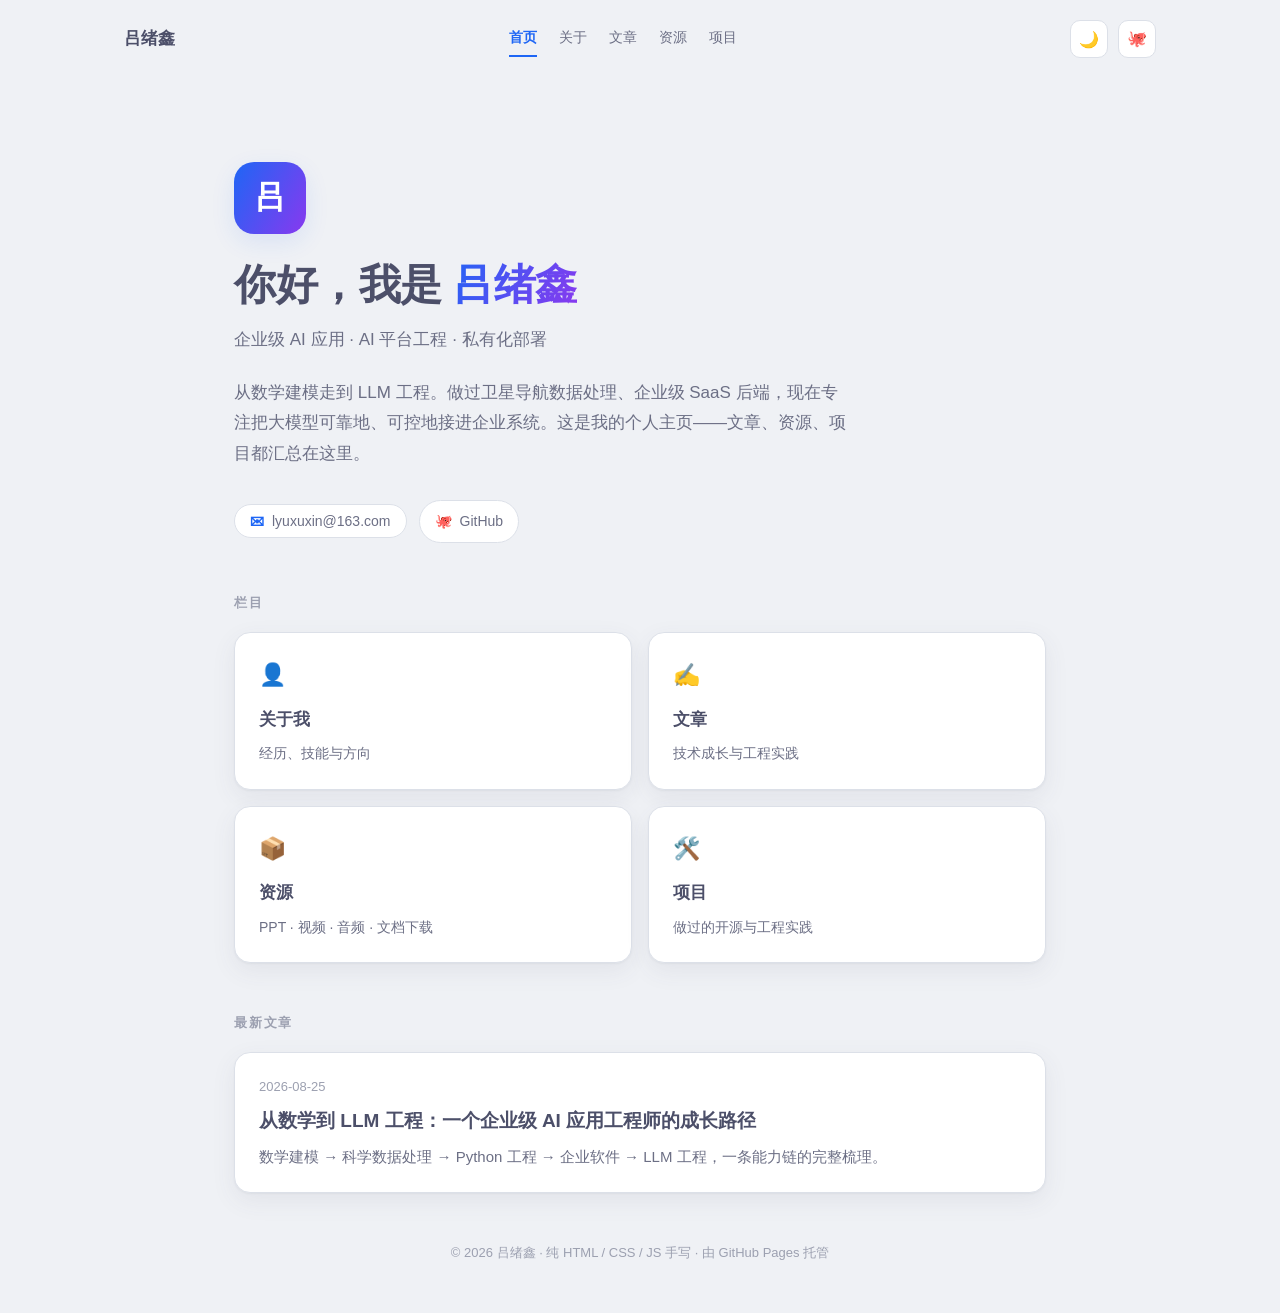
==== index.html @ 561d58b0 "feat: 个人网站完整版 — 首页 / 关于 / 文章 / 资源 / 项目" ====
<!DOCTYPE html>
<html lang="zh-CN">
<head>
  <meta charset="UTF-8">
  <meta name="viewport" content="width=device-width, initial-scale=1.0">
  <meta name="description" content="吕绪鑫的个人网站 — 企业级 AI 应用 / AI 平台工程 / 私有化部署">
  <title>吕绪鑫 · 个人网站</title>
  <link rel="stylesheet" href="/assets/style.css">
  <link rel="icon" href="data:image/svg+xml,<svg xmlns='http://www.w3.org/2000/svg' viewBox='0 0 100 100'><text y='.9em' font-size='90'>🛠️</text></svg>">
</head>
<body>
  <div id="progress"></div>

  <nav class="site-nav">
    <a class="brand" href="/">吕绪鑫</a>
    <div class="nav-links">
      <a href="/" class="active">首页</a>
      <a href="/about.html">关于</a>
      <a href="/posts/">文章</a>
      <a href="/resources/">资源</a>
      <a href="/projects/">项目</a>
    </div>
    <div class="nav-right">
      <button id="theme-toggle" class="icon-btn" aria-label="切换明暗主题">🌙</button>
      <a class="icon-btn" href="https://github.com/xuxin123456" target="_blank" rel="noopener" aria-label="GitHub">🐙</a>
    </div>
  </nav>

  <main class="container">
    <section class="hero">
      <div class="avatar animate">吕</div>
      <h1 class="animate delay-1">你好，我是<span class="grad"> 吕绪鑫</span></h1>
      <p class="tagline animate delay-2">企业级 AI 应用 · AI 平台工程 · 私有化部署</p>
      <p class="bio animate delay-2">
        从数学建模走到 LLM 工程。做过卫星导航数据处理、企业级 SaaS 后端，现在专注把大模型可靠地、可控地接进企业系统。这是我的个人主页——文章、资源、项目都汇总在这里。
      </p>
      <div class="contacts animate delay-3">
        <button id="copy-email" class="chip" data-email="lyuxuxin@163.com" title="点击复制邮箱">
          <span class="dot">✉</span><span class="email-text">lyuxuxin@163.com</span>
        </button>
        <a class="chip" href="https://github.com/xuxin123456" target="_blank" rel="noopener">
          <span class="dot">🐙</span> GitHub
        </a>
      </div>
    </section>

    <section>
      <p class="section-title">栏目</p>
      <div class="section-grid animate">
        <a class="entry-card" href="/about.html">
          <div class="ico">👤</div>
          <h3>关于我</h3>
          <p>经历、技能与方向</p>
        </a>
        <a class="entry-card" href="/posts/">
          <div class="ico">✍️</div>
          <h3>文章</h3>
          <p>技术成长与工程实践</p>
        </a>
        <a class="entry-card" href="/resources/">
          <div class="ico">📦</div>
          <h3>资源</h3>
          <p>PPT · 视频 · 音频 · 文档下载</p>
        </a>
        <a class="entry-card" href="/projects/">
          <div class="ico">🛠️</div>
          <h3>项目</h3>
          <p>做过的开源与工程实践</p>
        </a>
      </div>
    </section>

    <section>
      <p class="section-title">最新文章</p>
      <a class="post-card animate" href="/posts/2026-08-25-from-math-to-llm-engineering.html">
        <div class="date">2026-08-25</div>
        <h2>从数学到 LLM 工程：一个企业级 AI 应用工程师的成长路径</h2>
        <p>数学建模 → 科学数据处理 → Python 工程 → 企业软件 → LLM 工程，一条能力链的完整梳理。</p>
      </a>
    </section>
  </main>

  <footer>
    © 2026 吕绪鑫 · 纯 HTML / CSS / JS 手写 · 由 GitHub Pages 托管
  </footer>

  <script src="/assets/main.js"></script>
</body>
</html>
---- assets/style.css ----
/* ==========================================================================
   吕绪鑫 · 个人网站 — Catppuccin 风格
   纯 CSS，无外部依赖；明暗主题由 [data-theme] + prefers-color-scheme 控制
   ========================================================================== */

:root {
  /* Latte（浅色） */
  --bg: #eff1f5;
  --bg-soft: #e6e9ef;
  --surface: #ffffff;
  --surface-1: #f4f6fa;
  --text: #4c4f69;
  --text-soft: #6c6f85;
  --text-faint: #9ca0b0;
  --accent: #1e66f5;
  --accent-2: #8839ef;
  --accent-soft: rgba(30, 102, 245, 0.10);
  --border: #dce0e8;
  --code-bg: #e6e9ef;
  --code-text: #d20f39;
  --shadow: 0 1px 2px rgba(76, 79, 105, 0.06), 0 8px 24px rgba(76, 79, 105, 0.08);
  --grad: linear-gradient(120deg, var(--accent), var(--accent-2));
  --selection: rgba(30, 102, 245, 0.18);
}

[data-theme="dark"] {
  /* Mocha（深色） */
  --bg: #1e1e2e;
  --bg-soft: #181825;
  --surface: #242438;
  --surface-1: #2a2a40;
  --text: #cdd6f4;
  --text-soft: #a6adc8;
  --text-faint: #7f849c;
  --accent: #89b4fa;
  --accent-2: #cba6f7;
  --accent-soft: rgba(137, 180, 250, 0.12);
  --border: #313244;
  --code-bg: #313244;
  --code-text: #f38ba8;
  --shadow: 0 1px 2px rgba(0, 0, 0, 0.3), 0 8px 24px rgba(0, 0, 0, 0.35);
  --grad: linear-gradient(120deg, var(--accent), var(--accent-2));
  --selection: rgba(137, 180, 250, 0.25);
}

* { box-sizing: border-box; }

html {
  scroll-behavior: smooth;
  -webkit-text-size-adjust: 100%;
}

body {
  margin: 0;
  background: var(--bg);
  color: var(--text);
  font-family: -apple-system, BlinkMacSystemFont, "PingFang SC", "Hiragino Sans GB",
    "Microsoft YaHei", "Noto Sans CJK SC", "Source Han Sans SC", sans-serif;
  font-size: 17px;
  line-height: 1.8;
  transition: background 0.25s ease, color 0.25s ease;
}

::selection { background: var(--selection); }

a { color: var(--accent); text-decoration: none; transition: opacity 0.15s ease; }
a:hover { opacity: 0.78; }

.container { max-width: 860px; margin: 0 auto; padding: 0 24px; }
.container-wide { max-width: 980px; margin: 0 auto; padding: 0 24px; }

/* ---------- 阅读进度条 ---------- */
#progress {
  position: fixed; top: 0; left: 0; height: 3px; width: 0;
  background: var(--grad); z-index: 100; transition: width 0.1s linear;
}

/* ---------- 顶部导航 ---------- */
.site-nav {
  display: flex; align-items: center; justify-content: space-between;
  padding: 20px 24px; max-width: 1080px; margin: 0 auto; gap: 16px;
  flex-wrap: wrap;
}
.site-nav .brand {
  font-weight: 700; font-size: 17px; letter-spacing: 0.01em; color: var(--text);
}
.site-nav .brand:hover { opacity: 1; color: var(--accent); }
.nav-links { display: flex; align-items: center; gap: 22px; margin: 0 auto; }
.nav-links a {
  color: var(--text-soft); font-size: 14px; padding: 4px 0;
  border-bottom: 2px solid transparent; transition: color 0.15s, border-color 0.15s;
}
.nav-links a:hover { opacity: 1; color: var(--text); }
.nav-links a.active { color: var(--accent); border-bottom-color: var(--accent); font-weight: 600; }
.nav-right { display: flex; align-items: center; gap: 10px; }

.icon-btn {
  border: 1px solid var(--border); background: var(--surface); color: var(--text);
  width: 38px; height: 38px; border-radius: 10px;
  display: inline-flex; align-items: center; justify-content: center;
  cursor: pointer; font-size: 16px;
  transition: transform 0.15s ease, border-color 0.15s ease, background 0.2s ease;
}
.icon-btn:hover { transform: translateY(-1px); border-color: var(--accent); }

/* ---------- 首页 Hero ---------- */
.hero { padding: 84px 0 48px; }
.hero .avatar {
  width: 72px; height: 72px; border-radius: 20px; background: var(--grad); color: #fff;
  display: flex; align-items: center; justify-content: center;
  font-size: 32px; font-weight: 700; margin-bottom: 26px;
  box-shadow: 0 8px 24px var(--accent-soft);
}
.hero h1 {
  margin: 0 0 14px; font-size: clamp(30px, 5vw, 42px); line-height: 1.22;
  letter-spacing: -0.01em;
  font-family: Georgia, "Songti SC", "Noto Serif CJK SC", "Source Han Serif SC", serif;
}
.hero h1 .grad { background: var(--grad); -webkit-background-clip: text; background-clip: text; color: transparent; }
.hero .tagline { color: var(--text-soft); font-size: 17px; margin: 0 0 22px; }
.hero .bio { color: var(--text-soft); max-width: 620px; margin: 0 0 30px; }
.hero .contacts { display: flex; flex-wrap: wrap; gap: 12px; align-items: center; }

.chip {
  display: inline-flex; align-items: center; gap: 8px; padding: 8px 15px;
  border-radius: 999px; border: 1px solid var(--border); background: var(--surface);
  color: var(--text-soft); font-size: 14px; cursor: pointer;
  transition: transform 0.15s ease, border-color 0.15s ease, background 0.2s ease;
}
a.chip:hover { opacity: 1; transform: translateY(-1px); border-color: var(--accent); }
button.chip { font-family: inherit; }
button.chip:hover { border-color: var(--accent); }
.chip .dot { color: var(--accent); font-weight: 700; }
.chip.copied { border-color: var(--accent); color: var(--accent); }

/* ---------- 首页栏目入口 ---------- */
.section-title {
  font-size: 13px; text-transform: uppercase; letter-spacing: 0.14em;
  color: var(--text-faint); margin: 0 0 18px; font-weight: 600;
}
.section-grid {
  display: grid; grid-template-columns: repeat(2, 1fr); gap: 16px; margin-bottom: 48px;
}
.entry-card {
  display: block; padding: 22px 24px; border: 1px solid var(--border);
  border-radius: 16px; background: var(--surface); box-shadow: var(--shadow);
  transition: transform 0.18s ease, border-color 0.18s ease;
}
.entry-card:hover { transform: translateY(-2px); border-color: var(--accent); opacity: 1; }
.entry-card .ico { font-size: 22px; margin-bottom: 10px; }
.entry-card h3 { margin: 0 0 6px; font-size: 17px; color: var(--text); }
.entry-card p { margin: 0; color: var(--text-soft); font-size: 14px; }

/* ---------- 文章列表 ---------- */
.post-card {
  display: block; padding: 22px 24px; border: 1px solid var(--border);
  border-radius: 16px; background: var(--surface); box-shadow: var(--shadow);
  margin-bottom: 16px; transition: transform 0.18s ease, border-color 0.18s ease;
}
.post-card:hover { transform: translateY(-2px); border-color: var(--accent); opacity: 1; }
.post-card .date { font-size: 13px; color: var(--text-faint); margin-bottom: 8px; font-variant-numeric: tabular-nums; }
.post-card h2 { margin: 0 0 8px; font-size: 19px; color: var(--text); line-height: 1.5; }
.post-card p { margin: 0; color: var(--text-soft); font-size: 15px; }

/* ---------- 通用页头 ---------- */
.page-header { padding: 56px 0 20px; }
.page-header h1 {
  margin: 0 0 10px; font-size: clamp(26px, 4vw, 34px); line-height: 1.3;
  letter-spacing: -0.01em;
  font-family: Georgia, "Songti SC", "Noto Serif CJK SC", "Source Han Serif SC", serif;
}
.page-header .sub { color: var(--text-soft); margin: 0; }

/* ---------- 关于我 ---------- */
.about-section { padding: 24px 0 16px; }
.about-section h2 {
  font-size: 20px; margin: 0 0 16px;
  font-family: Georgia, "Songti SC", "Noto Serif CJK SC", serif;
}
.about-section p { color: var(--text-soft); margin: 0 0 14px; }
.about-section p strong { color: var(--text); font-weight: 650; }

.tags { display: flex; flex-wrap: wrap; gap: 8px; margin-bottom: 8px; }
.tag {
  display: inline-block; padding: 4px 12px; border-radius: 999px;
  background: var(--accent-soft); color: var(--accent); font-size: 13px;
}

.timeline { position: relative; margin: 8px 0 0; padding-left: 22px; }
.timeline::before {
  content: ""; position: absolute; left: 5px; top: 6px; bottom: 6px;
  width: 2px; background: var(--border);
}
.timeline-item { position: relative; padding: 0 0 26px; }
.timeline-item::before {
  content: ""; position: absolute; left: -22px; top: 7px; width: 12px; height: 12px;
  border-radius: 50%; background: var(--surface); border: 2px solid var(--accent);
}
.timeline-item .period { font-size: 13px; color: var(--text-faint); margin-bottom: 4px; font-variant-numeric: tabular-nums; }
.timeline-item h3 { margin: 0 0 4px; font-size: 16px; color: var(--text); }
.timeline-item p { margin: 0; color: var(--text-soft); font-size: 15px; }

/* ---------- 项目 ---------- */
.project-card {
  padding: 24px; border: 1px solid var(--border); border-radius: 16px;
  background: var(--surface); box-shadow: var(--shadow); margin-bottom: 16px;
  transition: transform 0.18s ease, border-color 0.18s ease;
}
.project-card:hover { transform: translateY(-2px); border-color: var(--accent); }
.project-card .head { display: flex; align-items: center; justify-content: space-between; gap: 12px; margin-bottom: 8px; }
.project-card h3 { margin: 0; font-size: 17px; color: var(--text); }
.project-card p { margin: 0 0 12px; color: var(--text-soft); font-size: 15px; }
.project-card .tags { margin-bottom: 14px; }
.status {
  font-size: 12px; padding: 3px 10px; border-radius: 999px;
  border: 1px solid var(--border); color: var(--text-faint); white-space: nowrap;
}
.status.soon { color: var(--accent); border-color: var(--accent); }
.status.private { color: var(--text-faint); border-color: var(--border); }
.btn {
  display: inline-block; padding: 7px 16px; border-radius: 10px;
  border: 1px solid var(--accent); color: var(--accent); font-size: 14px;
  transition: background 0.15s ease, color 0.15s ease;
}
.btn:hover { background: var(--accent); color: #fff; opacity: 1; }
.btn.disabled { border-color: var(--border); color: var(--text-faint); pointer-events: none; }

/* ---------- 资源 ---------- */
.resource-group { margin-bottom: 34px; }
.resource-group h2 {
  font-size: 18px; margin: 0 0 12px; display: flex; align-items: center; gap: 8px;
  font-family: Georgia, "Songti SC", "Noto Serif CJK SC", serif;
}
.resource-group h2 .ext {
  font-size: 11px; font-weight: 600; letter-spacing: 0.06em;
  padding: 2px 8px; border-radius: 6px; background: var(--accent-soft); color: var(--accent);
  text-transform: uppercase;
}
.resource-item {
  display: flex; align-items: center; justify-content: space-between; gap: 16px;
  padding: 14px 18px; border: 1px solid var(--border); border-radius: 12px;
  background: var(--surface); margin-bottom: 10px;
}
.resource-item .name { color: var(--text); font-size: 15px; }
.resource-item .meta { color: var(--text-faint); font-size: 13px; flex-shrink: 0; }
.resource-item a.dl { color: var(--accent); font-size: 14px; white-space: nowrap; }
.empty-note {
  padding: 18px 20px; border: 1px dashed var(--border); border-radius: 12px;
  color: var(--text-faint); font-size: 14px; margin-bottom: 10px;
}

/* ---------- 文章页 ---------- */
.article-header { padding: 60px 0 10px; }
.article-header .back {
  display: inline-flex; align-items: center; gap: 6px;
  font-size: 14px; color: var(--text-soft); margin-bottom: 26px;
}
.article-header h1 {
  margin: 0 0 18px; font-size: clamp(26px, 4.5vw, 36px); line-height: 1.35;
  letter-spacing: -0.01em;
  font-family: Georgia, "Songti SC", "Noto Serif CJK SC", "Source Han Serif SC", serif;
}
.byline { display: flex; flex-wrap: wrap; align-items: center; gap: 10px; color: var(--text-faint); font-size: 14px; }
.byline .sep { opacity: 0.5; }
.byline .author { color: var(--text-soft); }

.toc {
  position: fixed; top: 120px; right: calc(50% - 560px); width: 220px;
  font-size: 13px; line-height: 1.6; opacity: 0.85;
}
.toc .toc-title { font-size: 12px; text-transform: uppercase; letter-spacing: 0.12em; color: var(--text-faint); margin-bottom: 10px; }
.toc a { display: block; padding: 3px 0 3px 12px; border-left: 2px solid var(--border); color: var(--text-soft); transition: color 0.15s, border-color 0.15s; }
.toc a:hover { color: var(--text); opacity: 1; }
.toc a.active { color: var(--accent); border-left-color: var(--accent); font-weight: 600; }

.article-body { padding: 24px 0 96px; }
.article-body h2 {
  font-size: 24px; margin: 56px 0 18px; line-height: 1.4; scroll-margin-top: 80px;
  font-family: Georgia, "Songti SC", "Noto Serif CJK SC", "Source Han Serif SC", serif;
}
.article-body h3 { font-size: 19px; margin: 36px 0 14px; line-height: 1.5; scroll-margin-top: 80px; }
.article-body p { margin: 0 0 20px; color: var(--text); }
.article-body strong { color: var(--text); font-weight: 650; }
.article-body a { border-bottom: 1px solid var(--accent-soft); }
.article-body blockquote {
  margin: 24px 0; padding: 14px 20px; border-left: 3px solid var(--accent);
  background: var(--accent-soft); border-radius: 0 10px 10px 0; color: var(--text-soft);
}
.article-body blockquote p { margin: 0; color: inherit; }
.article-body ul, .article-body ol { margin: 0 0 20px; padding-left: 26px; }
.article-body li { margin-bottom: 10px; }
.article-body code {
  font-family: "SFMono-Regular", "JetBrains Mono", "Fira Code", Consolas, monospace;
  font-size: 0.88em; background: var(--code-bg); color: var(--code-text);
  padding: 2px 6px; border-radius: 6px;
}
.article-body hr { border: none; height: 1px; background: var(--border); margin: 48px 0; }
.article-body .lead { font-size: 19px; color: var(--text-soft); }
.ending { font-size: 15px; color: var(--text-soft); font-style: italic; }

/* ---------- 返回顶部 ---------- */
#top-btn {
  position: fixed; right: 26px; bottom: 26px; opacity: 0; pointer-events: none;
  transform: translateY(8px); transition: opacity 0.2s ease, transform 0.2s ease;
}
#top-btn.show { opacity: 1; pointer-events: auto; transform: translateY(0); }

/* ---------- 页脚 ---------- */
footer { padding: 32px 24px 48px; text-align: center; color: var(--text-faint); font-size: 13px; }

/* ---------- 入场动画 ---------- */
@keyframes fadeUp {
  from { opacity: 0; transform: translateY(14px); }
  to { opacity: 1; transform: translateY(0); }
}
.animate { animation: fadeUp 0.5s ease both; }
.delay-1 { animation-delay: 0.06s; }
.delay-2 { animation-delay: 0.12s; }
.delay-3 { animation-delay: 0.18s; }

@media (prefers-reduced-motion: reduce) {
  html { scroll-behavior: auto; }
  .animate { animation: none; }
}

/* ---------- 响应式 ---------- */
@media (max-width: 1200px) { .toc { display: none; } }
@media (max-width: 720px) {
  .site-nav { justify-content: space-between; }
  .nav-links { order: 3; width: 100%; justify-content: center; gap: 18px; margin-top: 6px; }
}
@media (max-width: 560px) {
  body { font-size: 16px; }
  .hero { padding: 56px 0 36px; }
  .section-grid { grid-template-columns: 1fr; }
  .article-header { padding-top: 40px; }
  .nav-links a { font-size: 13px; }
}
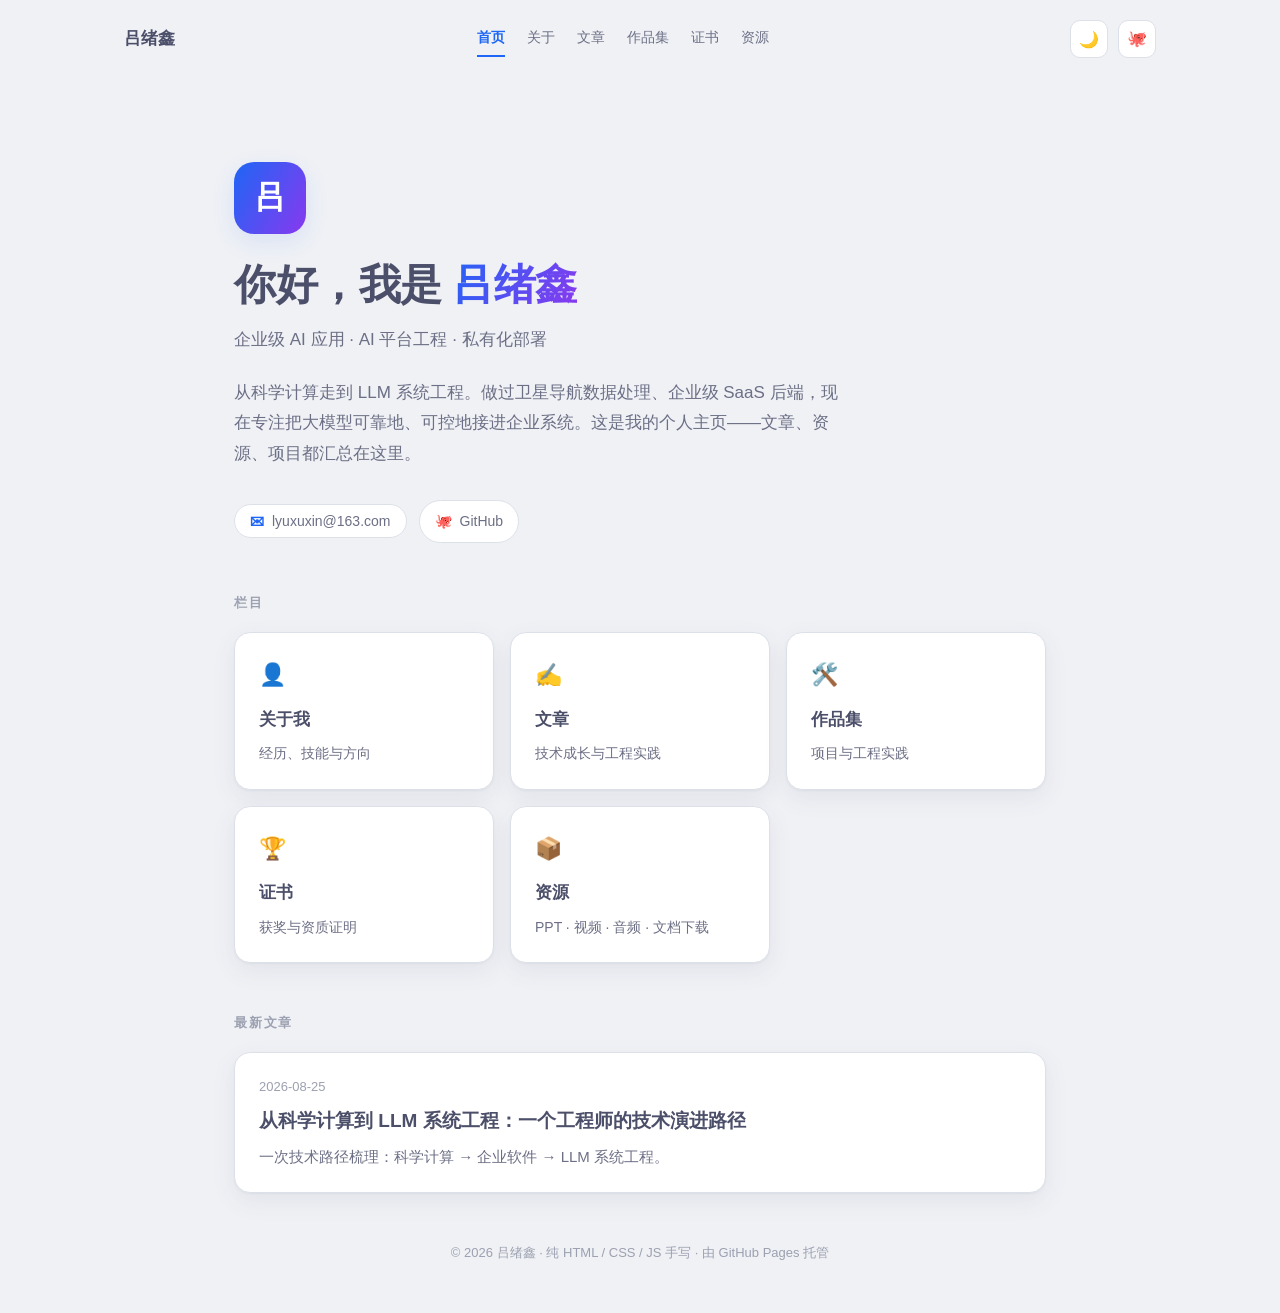
==== commit a4dbccf4: "feat: 作品集 + 证书栏目，文章改版为技术演进路径" ====
--- a/index.html
+++ b/index.html
@@ -17,8 +17,9 @@
       <a href="/" class="active">首页</a>
       <a href="/about.html">关于</a>
       <a href="/posts/">文章</a>
+      <a href="/projects/">作品集</a>
+      <a href="/certificates/">证书</a>
       <a href="/resources/">资源</a>
-      <a href="/projects/">项目</a>
     </div>
     <div class="nav-right">
       <button id="theme-toggle" class="icon-btn" aria-label="切换明暗主题">🌙</button>
@@ -32,7 +33,7 @@
       <h1 class="animate delay-1">你好，我是<span class="grad"> 吕绪鑫</span></h1>
       <p class="tagline animate delay-2">企业级 AI 应用 · AI 平台工程 · 私有化部署</p>
       <p class="bio animate delay-2">
-        从数学建模走到 LLM 工程。做过卫星导航数据处理、企业级 SaaS 后端，现在专注把大模型可靠地、可控地接进企业系统。这是我的个人主页——文章、资源、项目都汇总在这里。
+        从科学计算走到 LLM 系统工程。做过卫星导航数据处理、企业级 SaaS 后端，现在专注把大模型可靠地、可控地接进企业系统。这是我的个人主页——文章、资源、项目都汇总在这里。
       </p>
       <div class="contacts animate delay-3">
         <button id="copy-email" class="chip" data-email="lyuxuxin@163.com" title="点击复制邮箱">
@@ -57,15 +58,20 @@
           <h3>文章</h3>
           <p>技术成长与工程实践</p>
         </a>
+        <a class="entry-card" href="/projects/">
+          <div class="ico">🛠️</div>
+          <h3>作品集</h3>
+          <p>项目与工程实践</p>
+        </a>
+        <a class="entry-card" href="/certificates/">
+          <div class="ico">🏆</div>
+          <h3>证书</h3>
+          <p>获奖与资质证明</p>
+        </a>
         <a class="entry-card" href="/resources/">
           <div class="ico">📦</div>
           <h3>资源</h3>
           <p>PPT · 视频 · 音频 · 文档下载</p>
-        </a>
-        <a class="entry-card" href="/projects/">
-          <div class="ico">🛠️</div>
-          <h3>项目</h3>
-          <p>做过的开源与工程实践</p>
         </a>
       </div>
     </section>
@@ -74,8 +80,8 @@
       <p class="section-title">最新文章</p>
       <a class="post-card animate" href="/posts/2026-08-25-from-math-to-llm-engineering.html">
         <div class="date">2026-08-25</div>
-        <h2>从数学到 LLM 工程：一个企业级 AI 应用工程师的成长路径</h2>
-        <p>数学建模 → 科学数据处理 → Python 工程 → 企业软件 → LLM 工程，一条能力链的完整梳理。</p>
+        <h2>从科学计算到 LLM 系统工程：一个工程师的技术演进路径</h2>
+        <p>一次技术路径梳理：科学计算 → 企业软件 → LLM 系统工程。</p>
       </a>
     </section>
   </main>
--- a/assets/style.css
+++ b/assets/style.css
@@ -139,7 +139,7 @@
   color: var(--text-faint); margin: 0 0 18px; font-weight: 600;
 }
 .section-grid {
-  display: grid; grid-template-columns: repeat(2, 1fr); gap: 16px; margin-bottom: 48px;
+  display: grid; grid-template-columns: repeat(auto-fit, minmax(240px, 1fr)); gap: 16px; margin-bottom: 48px;
 }
 .entry-card {
   display: block; padding: 22px 24px; border: 1px solid var(--border);
@@ -249,6 +249,36 @@
   color: var(--text-faint); font-size: 14px; margin-bottom: 10px;
 }
 
+/* ---------- 作品集缩略图 ---------- */
+.project-card .thumb {
+  width: 100%; height: 150px; border-radius: 10px; overflow: hidden;
+  background: var(--surface-1); border: 1px solid var(--border);
+  display: flex; align-items: center; justify-content: center;
+  color: var(--text-faint); font-size: 13px; margin-bottom: 14px;
+}
+.project-card .thumb img { width: 100%; height: 100%; object-fit: cover; display: block; }
+
+/* ---------- 证书 ---------- */
+.cert-grid {
+  display: grid; grid-template-columns: repeat(auto-fill, minmax(240px, 1fr));
+  gap: 16px; padding: 16px 0 32px;
+}
+.cert-card {
+  border: 1px solid var(--border); border-radius: 16px; background: var(--surface);
+  box-shadow: var(--shadow); overflow: hidden;
+  transition: transform 0.18s ease, border-color 0.18s ease;
+}
+.cert-card:hover { transform: translateY(-2px); border-color: var(--accent); }
+.cert-img {
+  width: 100%; height: 180px; background: var(--surface-1);
+  display: flex; align-items: center; justify-content: center;
+  color: var(--text-faint); font-size: 13px; overflow: hidden;
+}
+.cert-img img { width: 100%; height: 100%; object-fit: contain; display: block; }
+.cert-info { padding: 14px 16px 16px; }
+.cert-info h3 { margin: 0 0 6px; font-size: 16px; color: var(--text); }
+.cert-meta { font-size: 13px; color: var(--text-faint); }
+
 /* ---------- 文章页 ---------- */
 .article-header { padding: 60px 0 10px; }
 .article-header .back {
@@ -295,6 +325,13 @@
   padding: 2px 6px; border-radius: 6px;
 }
 .article-body hr { border: none; height: 1px; background: var(--border); margin: 48px 0; }
+.article-body .flow {
+  font-family: "SFMono-Regular", "JetBrains Mono", "Fira Code", Consolas, monospace;
+  font-size: 0.9em; line-height: 1.65; white-space: pre;
+  background: var(--surface-1); border: 1px solid var(--border);
+  border-radius: 12px; padding: 18px 22px; margin: 18px 0;
+  color: var(--text-soft); overflow-x: auto;
+}
 .article-body .lead { font-size: 19px; color: var(--text-soft); }
 .ending { font-size: 15px; color: var(--text-soft); font-style: italic; }
 
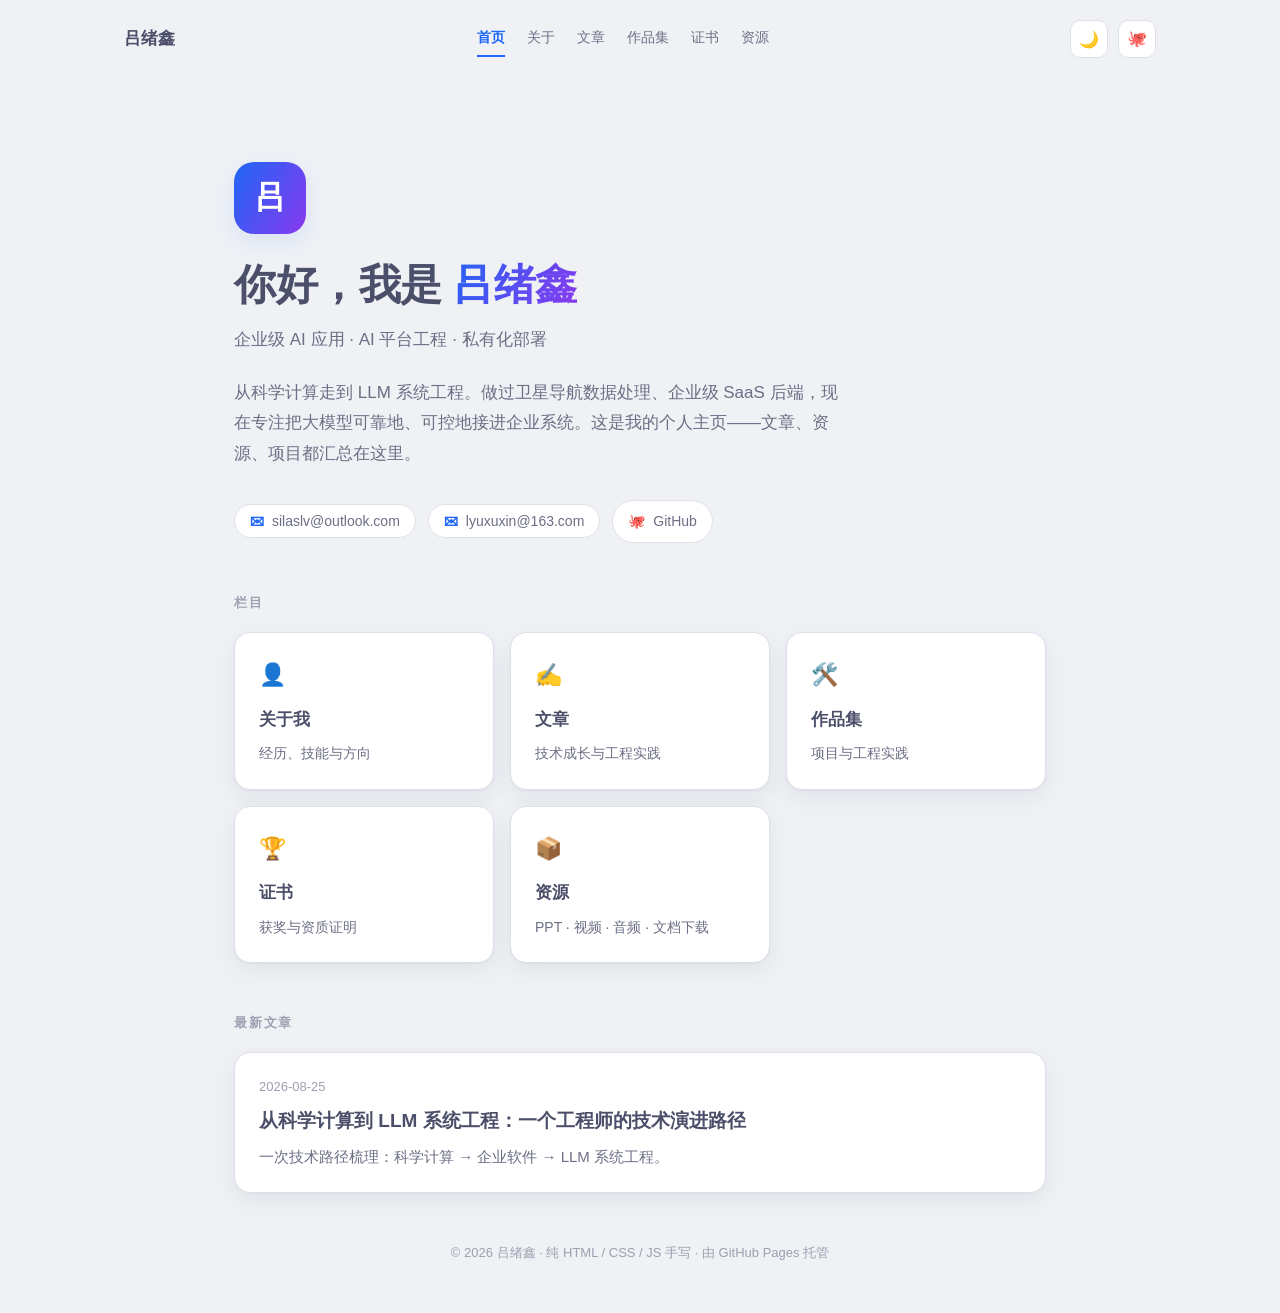
==== commit ccca9c2d: "站点地址切换到 silaslv，新增个人邮箱 silaslv@outlook.com 与工作邮箱 lyuxuxin@163.com" ====
--- a/index.html
+++ b/index.html
@@ -23,7 +23,7 @@
     </div>
     <div class="nav-right">
       <button id="theme-toggle" class="icon-btn" aria-label="切换明暗主题">🌙</button>
-      <a class="icon-btn" href="https://github.com/xuxin123456" target="_blank" rel="noopener" aria-label="GitHub">🐙</a>
+      <a class="icon-btn" href="https://github.com/silaslv" target="_blank" rel="noopener" aria-label="GitHub">🐙</a>
     </div>
   </nav>
 
@@ -36,10 +36,13 @@
         从科学计算走到 LLM 系统工程。做过卫星导航数据处理、企业级 SaaS 后端，现在专注把大模型可靠地、可控地接进企业系统。这是我的个人主页——文章、资源、项目都汇总在这里。
       </p>
       <div class="contacts animate delay-3">
-        <button id="copy-email" class="chip" data-email="lyuxuxin@163.com" title="点击复制邮箱">
+        <button class="chip copy-email" data-email="silaslv@outlook.com" title="个人邮箱 · 点击复制">
+          <span class="dot">✉</span><span class="email-text">silaslv@outlook.com</span>
+        </button>
+        <button id="copy-email" class="chip copy-email" data-email="lyuxuxin@163.com" title="工作邮箱 · 点击复制">
           <span class="dot">✉</span><span class="email-text">lyuxuxin@163.com</span>
         </button>
-        <a class="chip" href="https://github.com/xuxin123456" target="_blank" rel="noopener">
+        <a class="chip" href="https://github.com/silaslv" target="_blank" rel="noopener">
           <span class="dot">🐙</span> GitHub
         </a>
       </div>
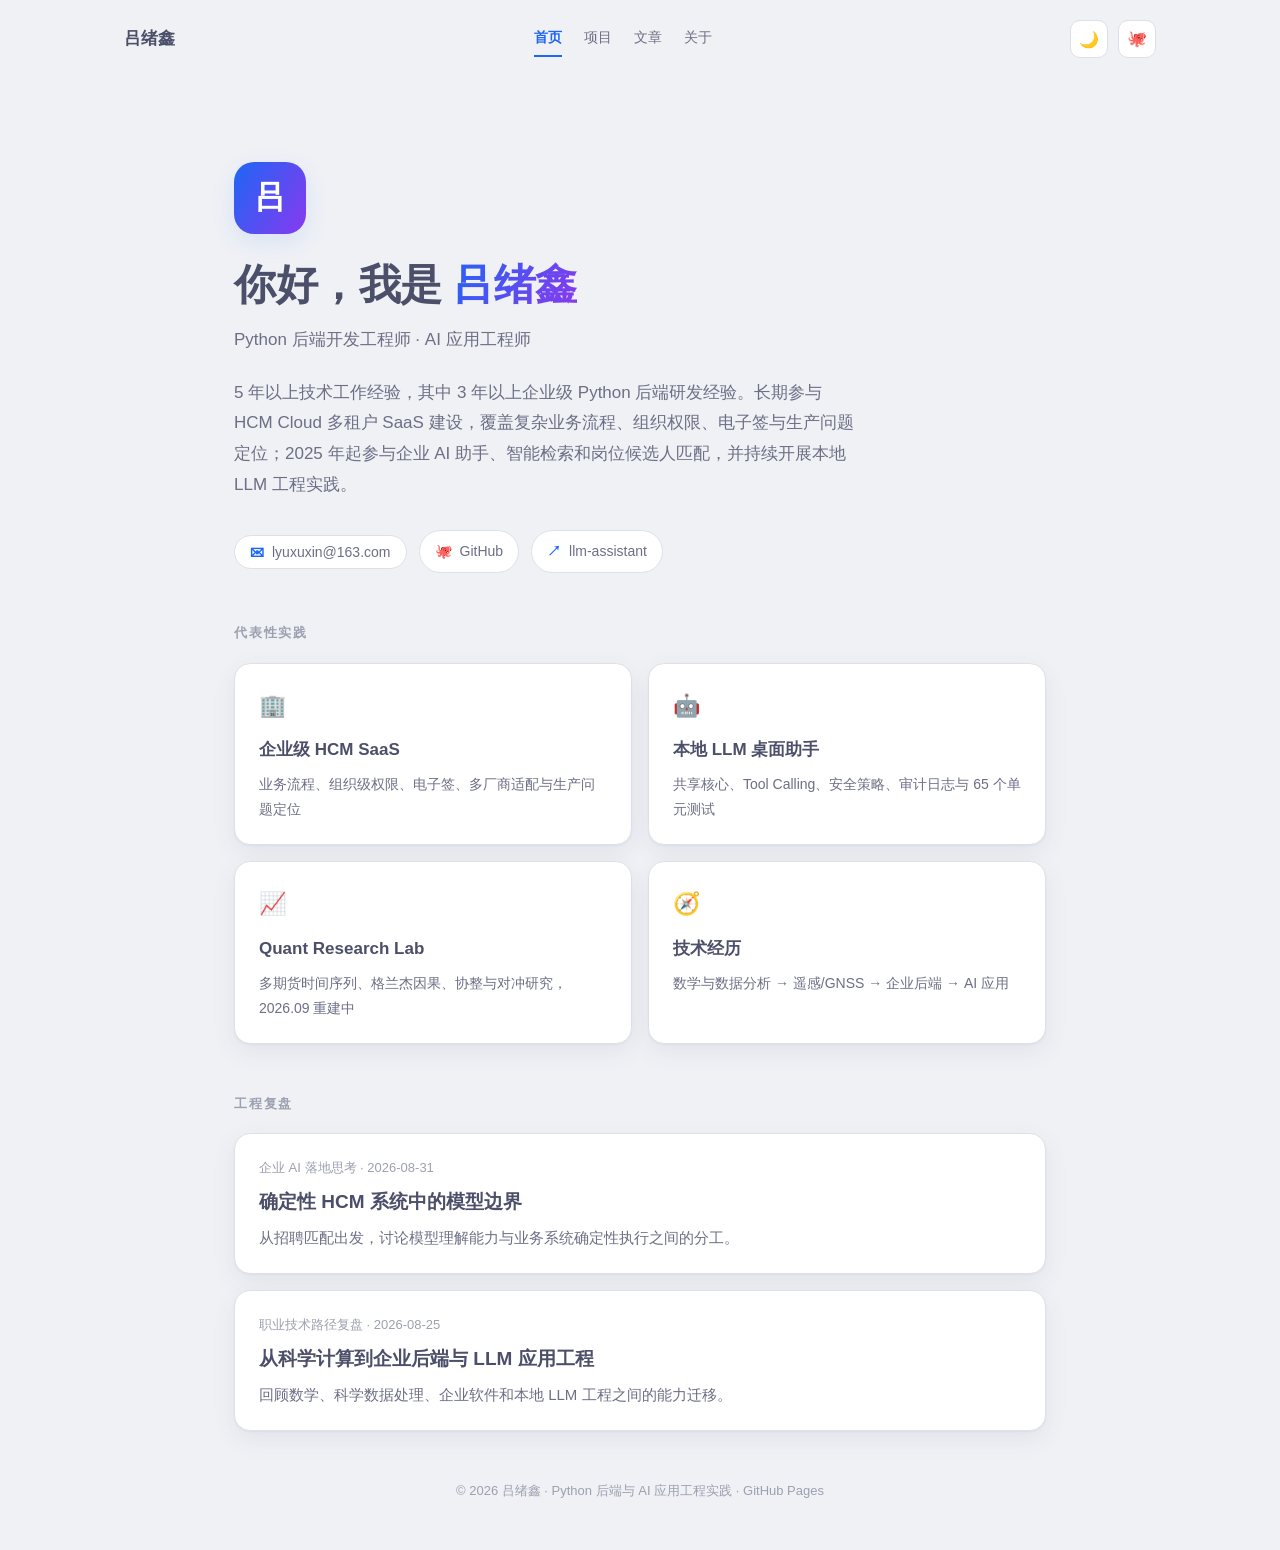
==== commit fe9f3944: "feat: align portfolio with backend and AI profile" ====
--- a/index.html
+++ b/index.html
@@ -3,8 +3,8 @@
 <head>
   <meta charset="UTF-8">
   <meta name="viewport" content="width=device-width, initial-scale=1.0">
-  <meta name="description" content="吕绪鑫的个人网站 — 企业级 AI 应用 / AI 平台工程 / 私有化部署">
-  <title>吕绪鑫 · 个人网站</title>
+  <meta name="description" content="吕绪鑫的个人网站 — Python 后端开发、企业级 SaaS 与 AI 应用工程实践">
+  <title>吕绪鑫 · Python 后端 / AI 应用工程师</title>
   <link rel="stylesheet" href="/assets/style.css">
   <link rel="icon" href="data:image/svg+xml,<svg xmlns='http://www.w3.org/2000/svg' viewBox='0 0 100 100'><text y='.9em' font-size='90'>🛠️</text></svg>">
 </head>
@@ -15,11 +15,9 @@
     <a class="brand" href="/">吕绪鑫</a>
     <div class="nav-links">
       <a href="/" class="active">首页</a>
+      <a href="/projects/">项目</a>
+      <a href="/posts/">文章</a>
       <a href="/about.html">关于</a>
-      <a href="/posts/">文章</a>
-      <a href="/projects/">作品集</a>
-      <a href="/certificates/">证书</a>
-      <a href="/resources/">资源</a>
     </div>
     <div class="nav-right">
       <button id="theme-toggle" class="icon-btn" aria-label="切换明暗主题">🌙</button>
@@ -31,66 +29,66 @@
     <section class="hero">
       <div class="avatar animate">吕</div>
       <h1 class="animate delay-1">你好，我是<span class="grad"> 吕绪鑫</span></h1>
-      <p class="tagline animate delay-2">企业级 AI 应用 · AI 平台工程 · 私有化部署</p>
+      <p class="tagline animate delay-2">Python 后端开发工程师 · AI 应用工程师</p>
       <p class="bio animate delay-2">
-        从科学计算走到 LLM 系统工程。做过卫星导航数据处理、企业级 SaaS 后端，现在专注把大模型可靠地、可控地接进企业系统。这是我的个人主页——文章、资源、项目都汇总在这里。
+        5 年以上技术工作经验，其中 3 年以上企业级 Python 后端研发经验。长期参与 HCM Cloud 多租户 SaaS 建设，覆盖复杂业务流程、组织权限、电子签与生产问题定位；2025 年起参与企业 AI 助手、智能检索和岗位候选人匹配，并持续开展本地 LLM 工程实践。
       </p>
       <div class="contacts animate delay-3">
-        <button class="chip copy-email" data-email="silaslv@outlook.com" title="个人邮箱 · 点击复制">
-          <span class="dot">✉</span><span class="email-text">silaslv@outlook.com</span>
-        </button>
-        <button id="copy-email" class="chip copy-email" data-email="lyuxuxin@163.com" title="工作邮箱 · 点击复制">
+        <button id="copy-email" class="chip copy-email" data-email="lyuxuxin@163.com" title="求职邮箱 · 点击复制">
           <span class="dot">✉</span><span class="email-text">lyuxuxin@163.com</span>
         </button>
         <a class="chip" href="https://github.com/silaslv" target="_blank" rel="noopener">
           <span class="dot">🐙</span> GitHub
         </a>
-      </div>
-    </section>
-
-    <section>
-      <p class="section-title">栏目</p>
-      <div class="section-grid animate">
-        <a class="entry-card" href="/about.html">
-          <div class="ico">👤</div>
-          <h3>关于我</h3>
-          <p>经历、技能与方向</p>
-        </a>
-        <a class="entry-card" href="/posts/">
-          <div class="ico">✍️</div>
-          <h3>文章</h3>
-          <p>技术成长与工程实践</p>
-        </a>
-        <a class="entry-card" href="/projects/">
-          <div class="ico">🛠️</div>
-          <h3>作品集</h3>
-          <p>项目与工程实践</p>
-        </a>
-        <a class="entry-card" href="/certificates/">
-          <div class="ico">🏆</div>
-          <h3>证书</h3>
-          <p>获奖与资质证明</p>
-        </a>
-        <a class="entry-card" href="/resources/">
-          <div class="ico">📦</div>
-          <h3>资源</h3>
-          <p>PPT · 视频 · 音频 · 文档下载</p>
+        <a class="chip" href="https://github.com/silaslv/llm-assistant" target="_blank" rel="noopener">
+          <span class="dot">↗</span> llm-assistant
         </a>
       </div>
     </section>
 
     <section>
-      <p class="section-title">最新文章</p>
-      <a class="post-card animate" href="/posts/2026-08-25-from-math-to-llm-engineering.html">
-        <div class="date">2026-08-25</div>
-        <h2>从科学计算到 LLM 系统工程：一个工程师的技术演进路径</h2>
-        <p>一次技术路径梳理：科学计算 → 企业软件 → LLM 系统工程。</p>
+      <p class="section-title">代表性实践</p>
+      <div class="section-grid evidence-grid animate">
+        <a class="entry-card" href="/projects/#hcm">
+          <div class="ico">🏢</div>
+          <h3>企业级 HCM SaaS</h3>
+          <p>业务流程、组织级权限、电子签、多厂商适配与生产问题定位</p>
+        </a>
+        <a class="entry-card" href="/projects/#llm-assistant">
+          <div class="ico">🤖</div>
+          <h3>本地 LLM 桌面助手</h3>
+          <p>共享核心、Tool Calling、安全策略、审计日志与 65 个单元测试</p>
+        </a>
+        <a class="entry-card" href="/projects/#quant-lab">
+          <div class="ico">📈</div>
+          <h3>Quant Research Lab</h3>
+          <p>多期货时间序列、格兰杰因果、协整与对冲研究，2026.09 重建中</p>
+        </a>
+        <a class="entry-card" href="/about.html">
+          <div class="ico">🧭</div>
+          <h3>技术经历</h3>
+          <p>数学与数据分析 → 遥感/GNSS → 企业后端 → AI 应用</p>
+        </a>
+      </div>
+    </section>
+
+    <section>
+      <p class="section-title">工程复盘</p>
+      <a class="post-card animate" href="/posts/2026-08-31-llm-empower-hr-system.html">
+        <div class="date">企业 AI 落地思考 · 2026-08-31</div>
+        <h2>确定性 HCM 系统中的模型边界</h2>
+        <p>从招聘匹配出发，讨论模型理解能力与业务系统确定性执行之间的分工。</p>
+      </a>
+      <a class="post-card animate delay-1" href="/posts/2026-08-25-from-math-to-llm-engineering.html">
+        <div class="date">职业技术路径复盘 · 2026-08-25</div>
+        <h2>从科学计算到企业后端与 LLM 应用工程</h2>
+        <p>回顾数学、科学数据处理、企业软件和本地 LLM 工程之间的能力迁移。</p>
       </a>
     </section>
   </main>
 
   <footer>
-    © 2026 吕绪鑫 · 纯 HTML / CSS / JS 手写 · 由 GitHub Pages 托管
+    © 2026 吕绪鑫 · Python 后端与 AI 应用工程实践 · GitHub Pages
   </footer>
 
   <script src="/assets/main.js"></script>
--- a/assets/style.css
+++ b/assets/style.css
@@ -141,6 +141,7 @@
 .section-grid {
   display: grid; grid-template-columns: repeat(auto-fit, minmax(240px, 1fr)); gap: 16px; margin-bottom: 48px;
 }
+.evidence-grid { grid-template-columns: repeat(2, minmax(0, 1fr)); }
 .entry-card {
   display: block; padding: 22px 24px; border: 1px solid var(--border);
   border-radius: 16px; background: var(--surface); box-shadow: var(--shadow);
@@ -207,7 +208,7 @@
   transition: transform 0.18s ease, border-color 0.18s ease;
 }
 .project-card:hover { transform: translateY(-2px); border-color: var(--accent); }
-.project-card .head { display: flex; align-items: center; justify-content: space-between; gap: 12px; margin-bottom: 8px; }
+.project-card .head { display: flex; align-items: flex-start; justify-content: space-between; gap: 12px; margin-bottom: 8px; flex-wrap: wrap; }
 .project-card h3 { margin: 0; font-size: 17px; color: var(--text); }
 .project-card p { margin: 0 0 12px; color: var(--text-soft); font-size: 15px; }
 .project-card .tags { margin-bottom: 14px; }
@@ -217,6 +218,9 @@
 }
 .status.soon { color: var(--accent); border-color: var(--accent); }
 .status.private { color: var(--text-faint); border-color: var(--border); }
+.status.live { color: #2e7d32; border-color: #2e7d32; }
+.status.work { color: var(--accent-2); border-color: var(--accent-2); }
+.status.progress { color: #b26a00; border-color: #b26a00; }
 .btn {
   display: inline-block; padding: 7px 16px; border-radius: 10px;
   border: 1px solid var(--accent); color: var(--accent); font-size: 14px;
@@ -224,6 +228,10 @@
 }
 .btn:hover { background: var(--accent); color: #fff; opacity: 1; }
 .btn.disabled { border-color: var(--border); color: var(--text-faint); pointer-events: none; }
+.btn.secondary { border-color: var(--border); color: var(--text-soft); }
+.btn.secondary:hover { border-color: var(--accent); background: var(--accent); color: #fff; }
+.project-links { display: flex; flex-wrap: wrap; gap: 10px; }
+.project-card { scroll-margin-top: 24px; }
 
 /* ---------- 资源 ---------- */
 .resource-group { margin-bottom: 34px; }
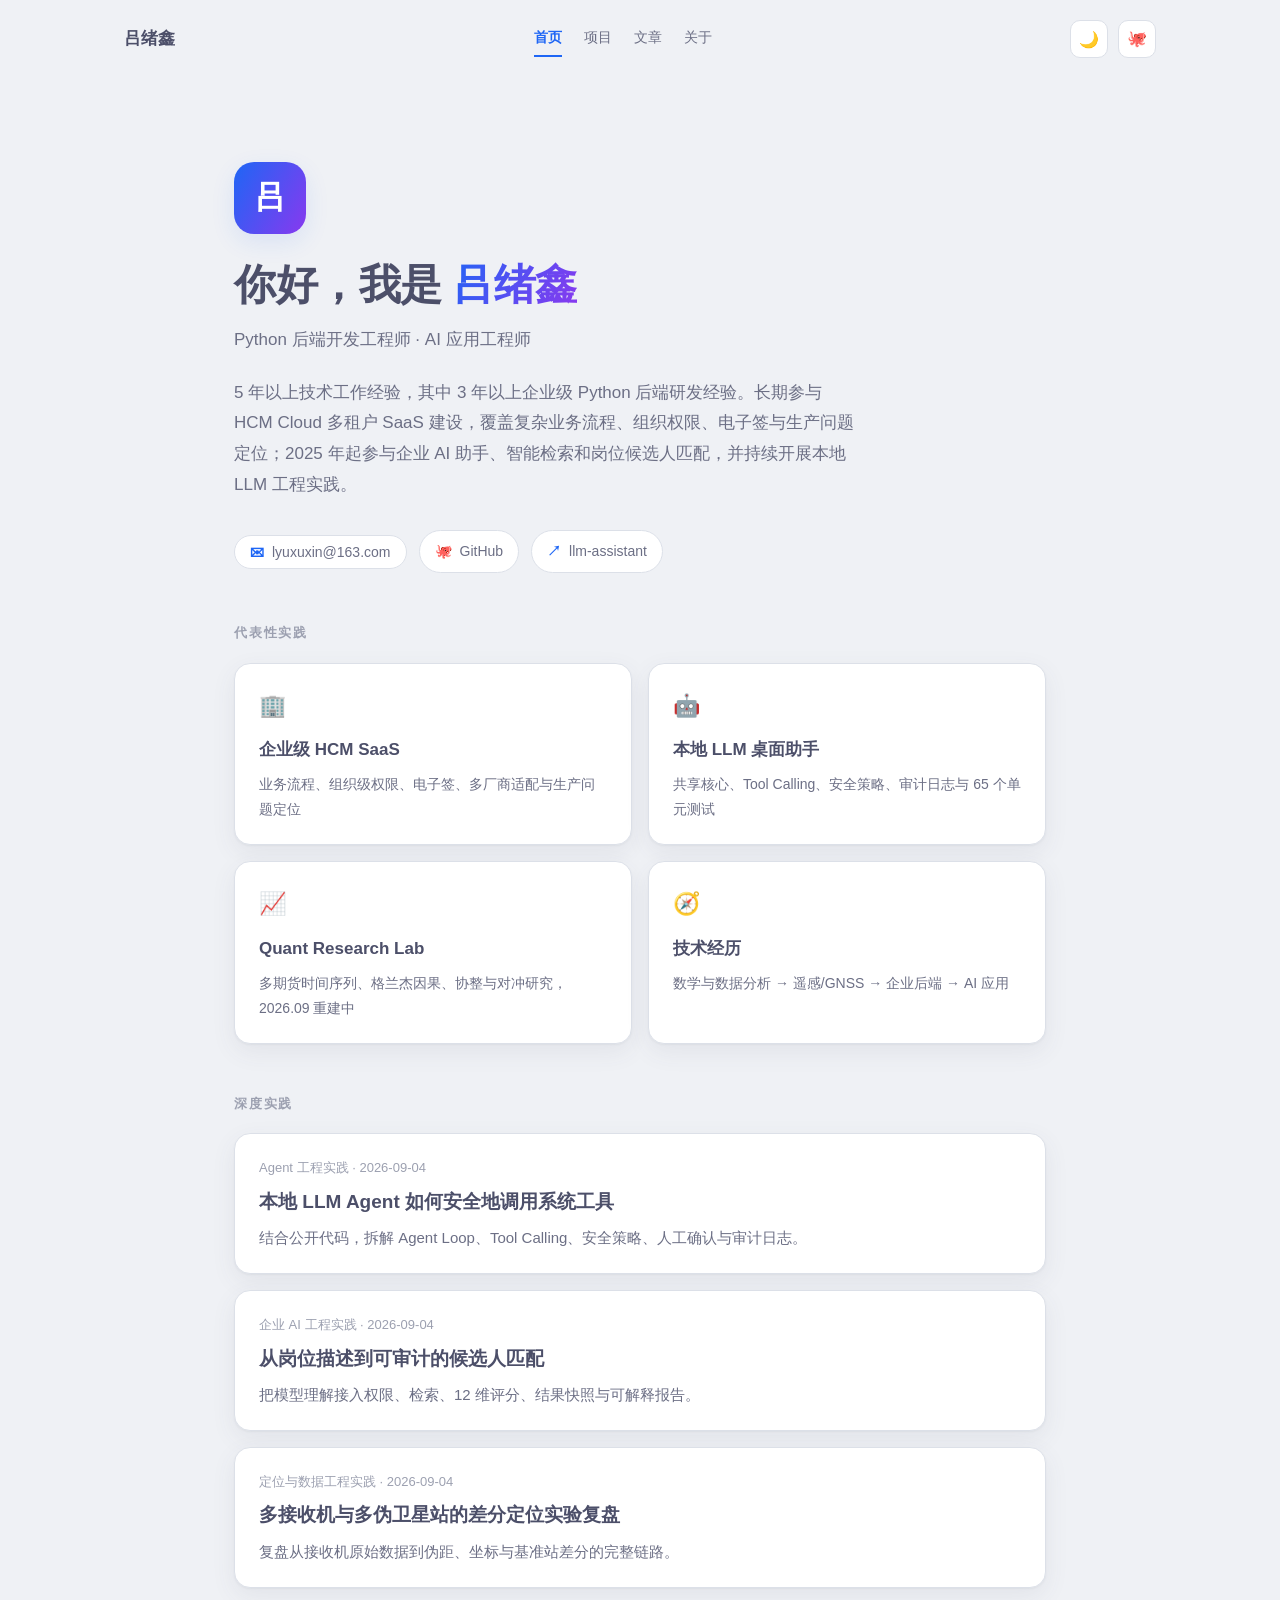
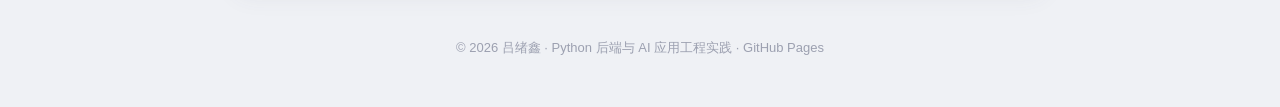
==== commit a943aed1: "feat: publish in-depth engineering articles" ====
--- a/index.html
+++ b/index.html
@@ -73,16 +73,21 @@
     </section>
 
     <section>
-      <p class="section-title">工程复盘</p>
-      <a class="post-card animate" href="/posts/2026-08-31-llm-empower-hr-system.html">
-        <div class="date">企业 AI 落地思考 · 2026-08-31</div>
-        <h2>确定性 HCM 系统中的模型边界</h2>
-        <p>从招聘匹配出发，讨论模型理解能力与业务系统确定性执行之间的分工。</p>
+      <p class="section-title">深度实践</p>
+      <a class="post-card animate" href="/posts/2026-09-04-llm-agent-safety-engineering.html">
+        <div class="date">Agent 工程实践 · 2026-09-04</div>
+        <h2>本地 LLM Agent 如何安全地调用系统工具</h2>
+        <p>结合公开代码，拆解 Agent Loop、Tool Calling、安全策略、人工确认与审计日志。</p>
       </a>
-      <a class="post-card animate delay-1" href="/posts/2026-08-25-from-math-to-llm-engineering.html">
-        <div class="date">职业技术路径复盘 · 2026-08-25</div>
-        <h2>从科学计算到企业后端与 LLM 应用工程</h2>
-        <p>回顾数学、科学数据处理、企业软件和本地 LLM 工程之间的能力迁移。</p>
+      <a class="post-card animate delay-1" href="/posts/2026-09-04-job-candidate-matching-engineering.html">
+        <div class="date">企业 AI 工程实践 · 2026-09-04</div>
+        <h2>从岗位描述到可审计的候选人匹配</h2>
+        <p>把模型理解接入权限、检索、12 维评分、结果快照与可解释报告。</p>
+      </a>
+      <a class="post-card animate delay-2" href="/posts/2026-09-04-gnss-differential-positioning.html">
+        <div class="date">定位与数据工程实践 · 2026-09-04</div>
+        <h2>多接收机与多伪卫星站的差分定位实验复盘</h2>
+        <p>复盘从接收机原始数据到伪距、坐标与基准站差分的完整链路。</p>
       </a>
     </section>
   </main>
--- a/assets/style.css
+++ b/assets/style.css
@@ -233,6 +233,26 @@
 .project-links { display: flex; flex-wrap: wrap; gap: 10px; }
 .project-card { scroll-margin-top: 24px; }
 
+/* ---------- 项目证据 ---------- */
+.evidence-block { margin: 38px 0 8px; scroll-margin-top: 24px; }
+.evidence-block h2 {
+  margin: 0 0 8px; font-size: 21px;
+  font-family: Georgia, "Songti SC", "Noto Serif CJK SC", "Source Han Serif SC", serif;
+}
+.evidence-note { margin: 0 0 18px; color: var(--text-soft); font-size: 14px; }
+.evidence-gallery {
+  display: grid; grid-template-columns: repeat(2, minmax(0, 1fr)); gap: 16px;
+}
+.evidence-item {
+  margin: 0; overflow: hidden; border: 1px solid var(--border); border-radius: 16px;
+  background: var(--surface); box-shadow: var(--shadow);
+}
+.evidence-item img {
+  display: block; width: 100%; height: 260px; object-fit: cover; background: var(--surface-1);
+}
+.evidence-item.certificate-evidence img { object-fit: contain; }
+.evidence-item figcaption { padding: 11px 14px 13px; color: var(--text-soft); font-size: 13px; }
+
 /* ---------- 资源 ---------- */
 .resource-group { margin-bottom: 34px; }
 .resource-group h2 {
@@ -340,6 +360,40 @@
   border-radius: 12px; padding: 18px 22px; margin: 18px 0;
   color: var(--text-soft); overflow-x: auto;
 }
+.article-body .code-block {
+  font-family: "SFMono-Regular", "JetBrains Mono", "Fira Code", Consolas, monospace;
+  font-size: 0.84em; line-height: 1.7; white-space: pre;
+  background: var(--surface-1); border: 1px solid var(--border);
+  border-radius: 12px; padding: 18px 22px; margin: 18px 0 24px;
+  color: var(--text); overflow-x: auto;
+}
+.article-body .code-block code {
+  padding: 0; border-radius: 0; background: transparent; color: inherit;
+  font-size: inherit;
+}
+.article-note {
+  margin: 22px 0; padding: 14px 18px; border: 1px solid var(--border);
+  border-radius: 12px; background: var(--surface-1); color: var(--text-soft);
+  font-size: 14px;
+}
+.table-wrap { margin: 18px 0 24px; overflow-x: auto; }
+.article-body table { width: 100%; border-collapse: collapse; font-size: 15px; }
+.article-body th, .article-body td {
+  padding: 11px 13px; border: 1px solid var(--border); text-align: left; vertical-align: top;
+}
+.article-body th { background: var(--surface-1); color: var(--text); }
+.article-body td { color: var(--text-soft); }
+.article-figure { margin: 24px 0; }
+.article-figure img {
+  display: block; width: 100%; max-height: 560px; object-fit: contain;
+  border: 1px solid var(--border); border-radius: 14px; background: var(--surface-1);
+}
+.article-figure figcaption { margin-top: 9px; color: var(--text-faint); font-size: 13px; }
+.article-figure-grid {
+  display: grid; grid-template-columns: repeat(2, minmax(0, 1fr)); gap: 14px; margin: 24px 0;
+}
+.article-figure-grid .article-figure { margin: 0; }
+.article-figure-grid .article-figure img { height: 280px; object-fit: cover; }
 .article-body .lead { font-size: 19px; color: var(--text-soft); }
 .ending { font-size: 15px; color: var(--text-soft); font-style: italic; }
 
@@ -378,6 +432,10 @@
   body { font-size: 16px; }
   .hero { padding: 56px 0 36px; }
   .section-grid { grid-template-columns: 1fr; }
+  .evidence-gallery { grid-template-columns: 1fr; }
+  .evidence-item img { height: 220px; }
+  .article-figure-grid { grid-template-columns: 1fr; }
+  .article-figure-grid .article-figure img { height: auto; max-height: 420px; }
   .article-header { padding-top: 40px; }
   .nav-links a { font-size: 13px; }
 }
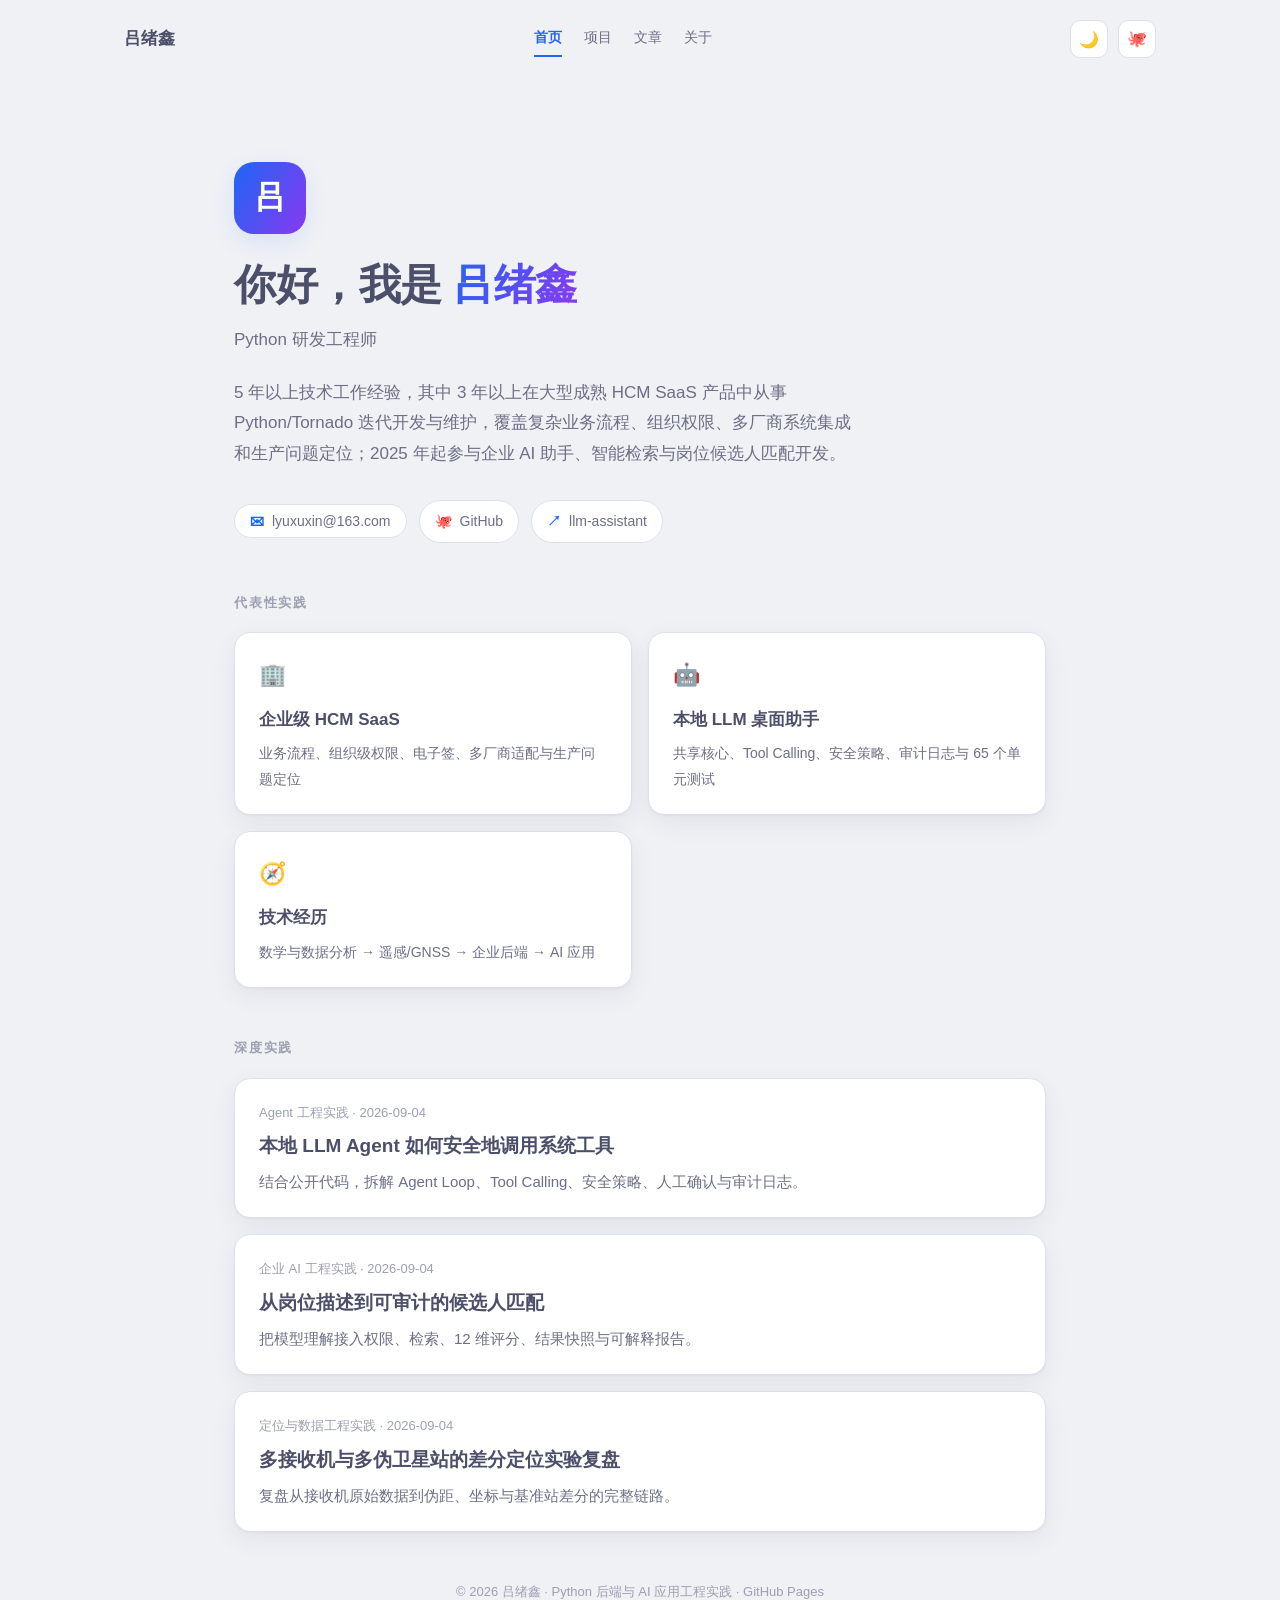
==== commit b1ecc621: "refine career positioning and course experience" ====
--- a/index.html
+++ b/index.html
@@ -3,8 +3,8 @@
 <head>
   <meta charset="UTF-8">
   <meta name="viewport" content="width=device-width, initial-scale=1.0">
-  <meta name="description" content="吕绪鑫的个人网站 — Python 后端开发、企业级 SaaS 与 AI 应用工程实践">
-  <title>吕绪鑫 · Python 后端 / AI 应用工程师</title>
+  <meta name="description" content="吕绪鑫的个人网站 — Python 研发、企业级 SaaS 与 AI 应用工程实践">
+  <title>吕绪鑫 · Python 研发工程师</title>
   <link rel="stylesheet" href="/assets/style.css">
   <link rel="icon" href="data:image/svg+xml,<svg xmlns='http://www.w3.org/2000/svg' viewBox='0 0 100 100'><text y='.9em' font-size='90'>🛠️</text></svg>">
 </head>
@@ -29,9 +29,9 @@
     <section class="hero">
       <div class="avatar animate">吕</div>
       <h1 class="animate delay-1">你好，我是<span class="grad"> 吕绪鑫</span></h1>
-      <p class="tagline animate delay-2">Python 后端开发工程师 · AI 应用工程师</p>
+      <p class="tagline animate delay-2">Python 研发工程师</p>
       <p class="bio animate delay-2">
-        5 年以上技术工作经验，其中 3 年以上企业级 Python 后端研发经验。长期参与 HCM Cloud 多租户 SaaS 建设，覆盖复杂业务流程、组织权限、电子签与生产问题定位；2025 年起参与企业 AI 助手、智能检索和岗位候选人匹配，并持续开展本地 LLM 工程实践。
+        5 年以上技术工作经验，其中 3 年以上在大型成熟 HCM SaaS 产品中从事 Python/Tornado 迭代开发与维护，覆盖复杂业务流程、组织权限、多厂商系统集成和生产问题定位；2025 年起参与企业 AI 助手、智能检索与岗位候选人匹配开发。
       </p>
       <div class="contacts animate delay-3">
         <button id="copy-email" class="chip copy-email" data-email="lyuxuxin@163.com" title="求职邮箱 · 点击复制">
@@ -58,11 +58,6 @@
           <div class="ico">🤖</div>
           <h3>本地 LLM 桌面助手</h3>
           <p>共享核心、Tool Calling、安全策略、审计日志与 65 个单元测试</p>
-        </a>
-        <a class="entry-card" href="/projects/#quant-lab">
-          <div class="ico">📈</div>
-          <h3>Quant Research Lab</h3>
-          <p>多期货时间序列、格兰杰因果、协整与对冲研究，2026.09 重建中</p>
         </a>
         <a class="entry-card" href="/about.html">
           <div class="ico">🧭</div>
--- a/assets/style.css
+++ b/assets/style.css
@@ -385,10 +385,12 @@
 .article-body td { color: var(--text-soft); }
 .article-figure { margin: 24px 0; }
 .article-figure img {
-  display: block; width: 100%; max-height: 560px; object-fit: contain;
+  display: block; width: 100%; height: auto; max-height: 560px; object-fit: contain;
   border: 1px solid var(--border); border-radius: 14px; background: var(--surface-1);
 }
 .article-figure figcaption { margin-top: 9px; color: var(--text-faint); font-size: 13px; }
+.article-figure-centered { max-width: 620px; margin-left: auto; margin-right: auto; }
+.article-figure-narrow { max-width: 420px; }
 .article-figure-grid {
   display: grid; grid-template-columns: repeat(2, minmax(0, 1fr)); gap: 14px; margin: 24px 0;
 }
